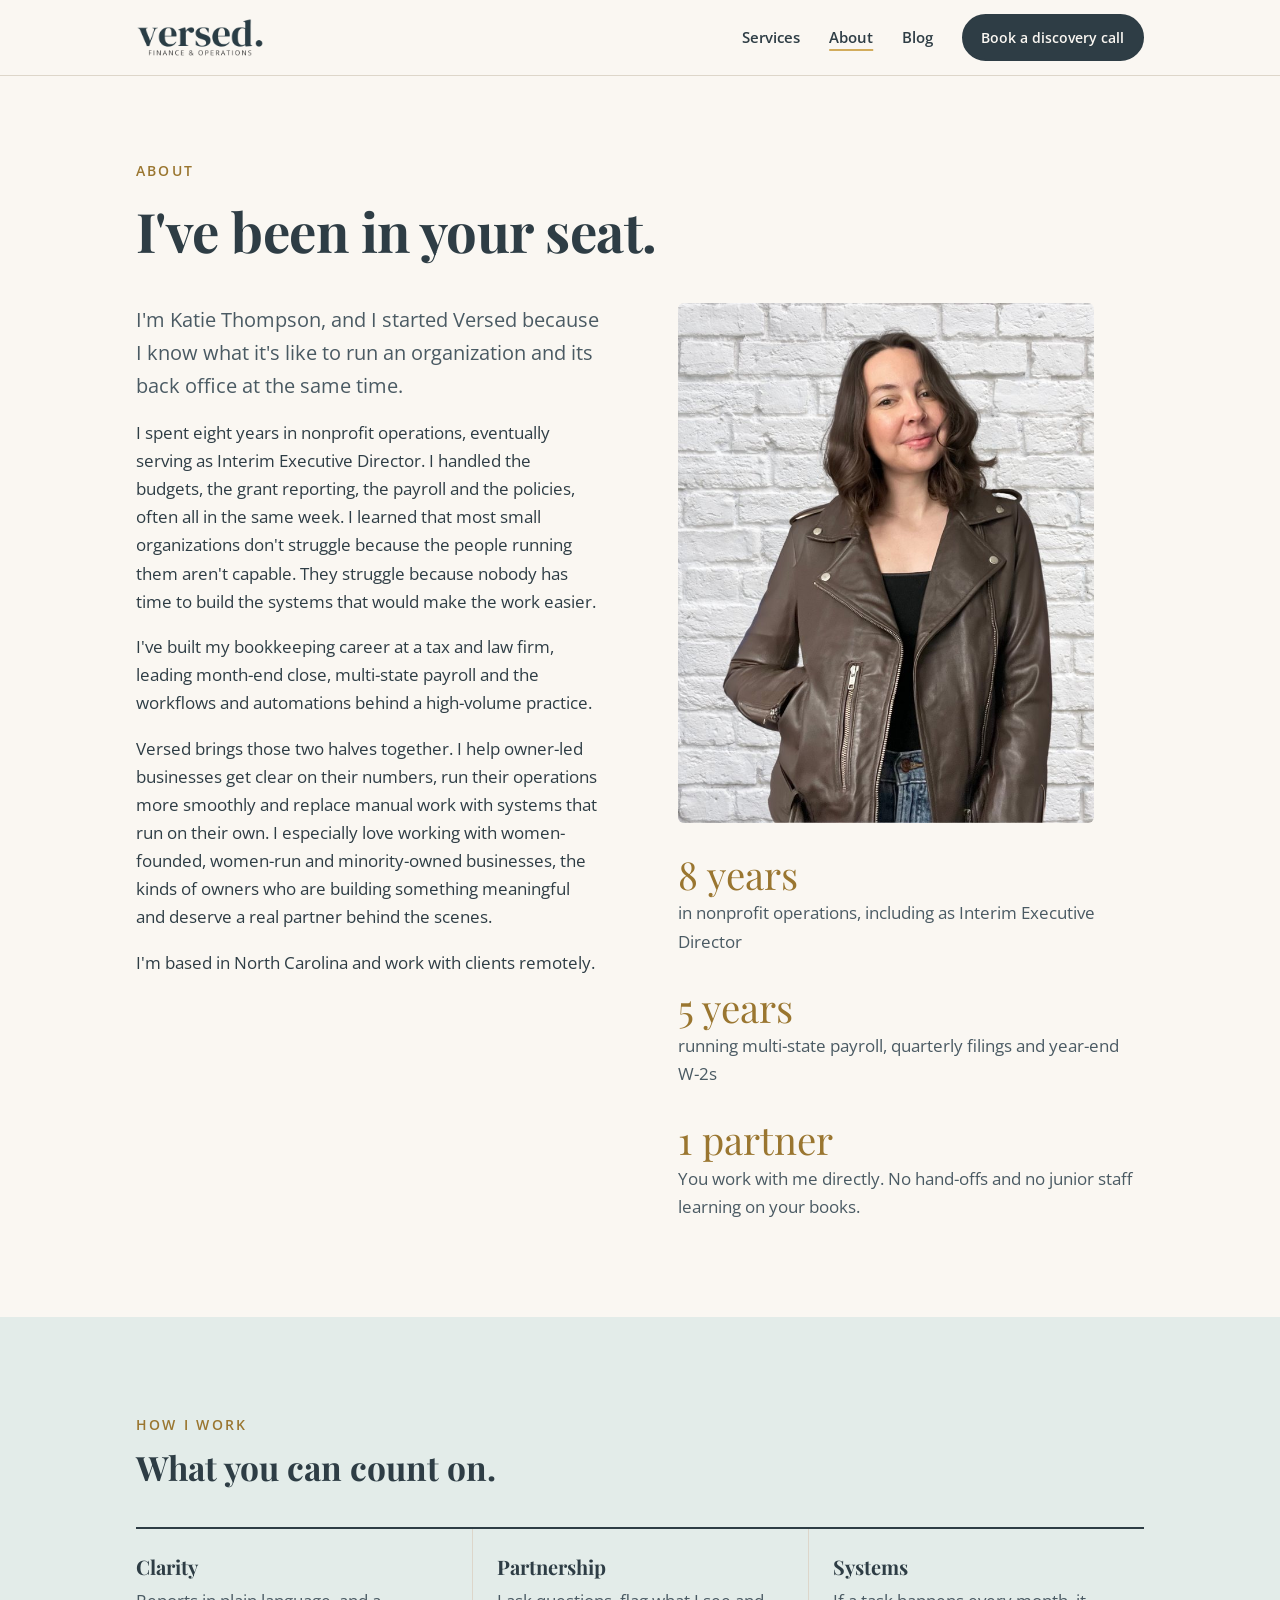
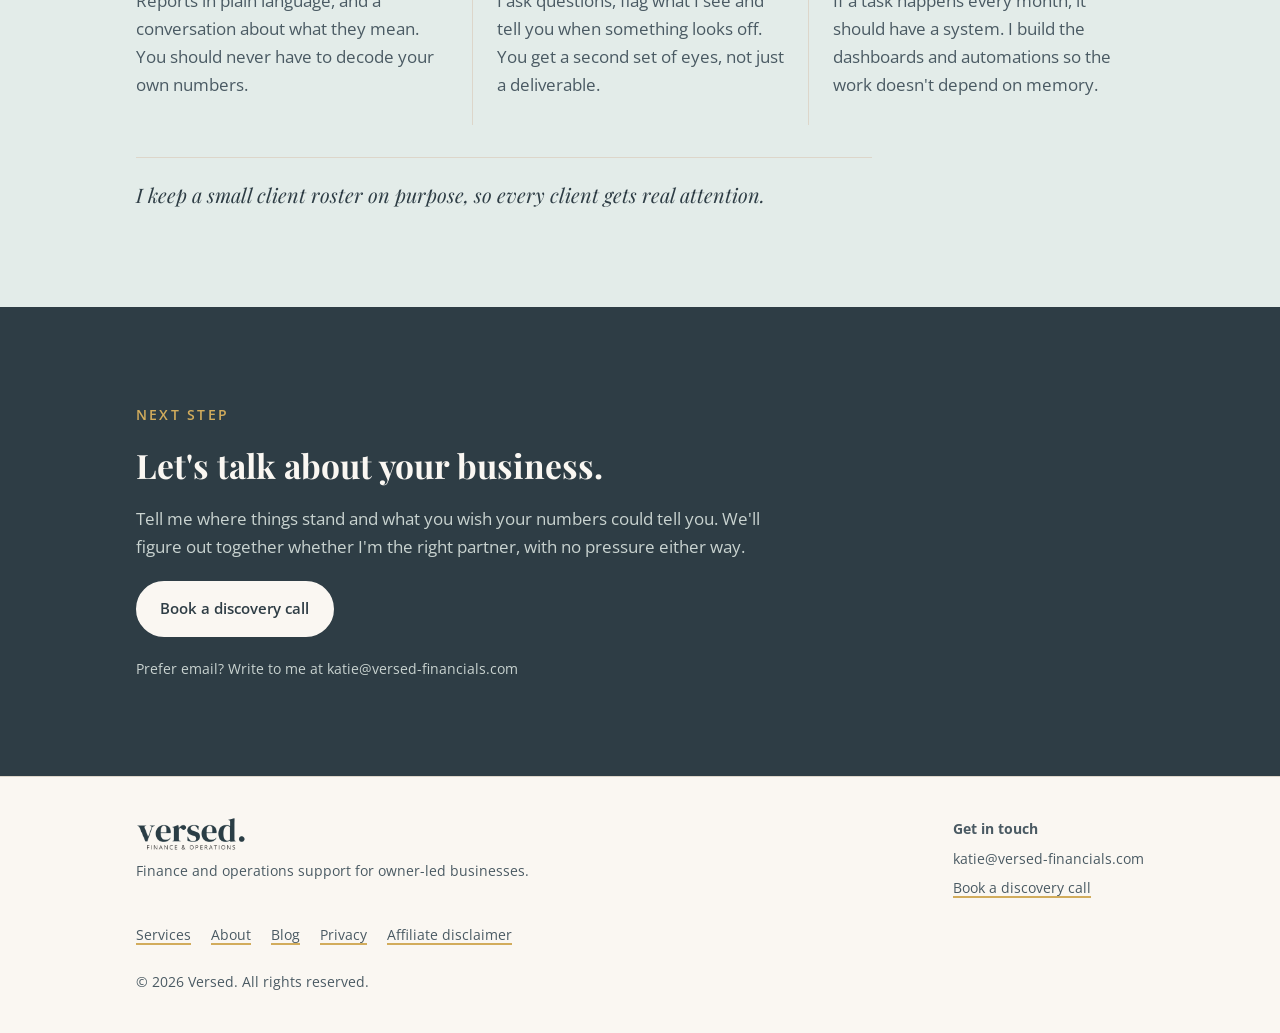
==== about.html @ f9570ede "Add files via upload" ====
<!doctype html>
<html lang="en">
<head>
<meta charset="utf-8">
<meta name="viewport" content="width=device-width, initial-scale=1, viewport-fit=cover">
<title>About Katie Thompson | Versed</title>
<meta name="description" content="Katie Thompson brings eight years of nonprofit operations and years of bookkeeping and payroll experience to owner-led businesses.">
<meta property="og:title" content="About Katie Thompson | Versed">
<meta property="og:description" content="Katie Thompson brings eight years of nonprofit operations and years of bookkeeping and payroll experience to owner-led businesses.">
<link rel="icon" type="image/png" href="assets/favicon.png">
<link rel="preconnect" href="https://fonts.googleapis.com"><link rel="preconnect" href="https://fonts.gstatic.com" crossorigin><link rel="stylesheet" href="https://fonts.googleapis.com/css2?family=Open+Sans:ital,wght@0,400;0,600;0,700;1,400&family=Playfair+Display:ital,wght@0,700;1,700&display=swap">
<link rel="stylesheet" href="styles.css">
</head>
<body>
<header class="site-header">
  <div class="wrap">
    <a class="logo" href="index.html" aria-label="Versed home"><img src="assets/versed-wordmark-slate.png" alt="versed. Finance &amp; Operations" width="340" height="106"></a>
    <nav class="nav" aria-label="Main">
      <a href="services.html">Services</a>
      <a href="about.html" aria-current="page">About</a>
      <a href="blog.html">Blog</a>
      <a class="btn" href="https://forms.fillout.com/t/7DyjLdXj1ous" target="_blank" rel="noopener">Book a discovery call</a>
    </nav>
  </div>
</header>
<main>
<section class="page-head">
  <div class="wrap">
    <span class="eyebrow">About</span>
    <h1>I've been in your seat.</h1>
  </div>
</section>

<section style="padding-top:0">
  <div class="wrap split">
    <div class="stack prose" style="gap:1.1rem">
      <p class="lede">I'm Katie Thompson, and I started Versed because I know what it's like to run an organization and its back office at the same time.</p>
      <p>I spent eight years in nonprofit operations, eventually serving as Interim Executive Director. I handled the budgets, the grant reporting, the payroll and the policies, often all in the same week. I learned that most small organizations don't struggle because the people running them aren't capable. They struggle because nobody has time to build the systems that would make the work easier.</p>
      <p>I've built my bookkeeping career at a tax and law firm, leading month-end close, multi-state payroll and the workflows and automations behind a high-volume practice.</p>
      <p>Versed brings those two halves together. I help owner-led businesses get clear on their numbers, run their operations more smoothly and replace manual work with systems that run on their own. I especially love working with women-founded, women-run and minority-owned businesses, the kinds of owners who are building something meaningful and deserve a real partner behind the scenes.</p>
      <p>I'm based in North Carolina and work with clients remotely.</p>
    </div>
    <div class="stack" style="gap:2rem">
    <img class="headshot" src="assets/katie-thompson.jpg" alt="Katie Thompson, founder of Versed" width="720" height="900">
    <div class="creds">
      <div><span class="num">8 years</span><span class="muted">in nonprofit operations, including as Interim Executive Director</span></div>
      <div><span class="num">5 years</span><span class="muted">running multi-state payroll, quarterly filings and year-end W-2s</span></div>
      <div><span class="num">1 partner</span><span class="muted">You work with me directly. No hand-offs and no junior staff learning on your books.</span></div>
    </div>
    </div>
  </div>
</section>

<section class="band-sage">
  <div class="wrap">
    <div class="section-head"><span class="eyebrow">How I work</span><h2>What you can count on.</h2></div>
    <div class="offer">
      <div><h3>Clarity</h3><p class="muted">Reports in plain language, and a conversation about what they mean. You should never have to decode your own numbers.</p></div>
      <div><h3>Partnership</h3><p class="muted">I ask questions, flag what I see and tell you when something looks off. You get a second set of eyes, not just a deliverable.</p></div>
      <div><h3>Systems</h3><p class="muted">If a task happens every month, it should have a system. I build the dashboards and automations so the work doesn't depend on memory.</p></div>
    </div>
    <p class="offer-note">I keep a small client roster on purpose, so every client gets real attention.</p>
  </div>
</section>
<section class="band-slate">
  <div class="wrap"><div class="closing">
    <span class="eyebrow" style="color:var(--gold)">Next step</span>
    <h2>Let's talk about your business.</h2>
    <p class="muted">Tell me where things stand and what you wish your numbers could tell you. We'll figure out together whether I'm the right partner, with no pressure either way.</p>
    <a class="btn btn--light" href="https://forms.fillout.com/t/7DyjLdXj1ous" target="_blank" rel="noopener">Book a discovery call</a>
    <p class="contact-line muted">Prefer email? Write to me at katie@versed-financials.com</p>
  </div></div>
</section>
</main>
<footer class="site-footer">
  <div class="wrap">
    <div>
      <img src="assets/versed-wordmark-slate.png" alt="versed. Finance &amp; Operations" width="340" height="106">
      <p>Finance and operations support for owner-led businesses.</p>
    </div>
    <div class="stack" style="gap:.4rem">
      <strong>Get in touch</strong>
      <span>katie@versed-financials.com</span>
      <a href="https://forms.fillout.com/t/7DyjLdXj1ous" target="_blank" rel="noopener">Book a discovery call</a>
    </div>
    <nav aria-label="Footer">
      <a href="services.html">Services</a>
      <a href="about.html">About</a>
      <a href="blog.html">Blog</a>
      <a href="privacy.html">Privacy</a>
      <a href="affiliate-disclaimer.html">Affiliate disclaimer</a>
    </nav>
  </div>
  <div class="wrap" style="margin-top:1.5rem"><span>© 2026 Versed. All rights reserved.</span></div>
</footer>
</body>
</html>
---- styles.css ----
/* Versed brand site.
   Layout: one calm reading column (max ~68rem) on cream, with sage bands
   marking "how the work runs" sections and a slate band for the close.
   Single light theme by design: the brand is cream-on-slate. */
:root {
  --cream: #FAF7F2;
  --slate: #2E3D45;
  --slate-soft: #4A5A63;
  --sage: #ABC2BC;
  --sage-wash: #E3ECE9;
  --gold: #D2AC5C;
  --gold-deep: #9A7630;
  --rule: #DDD6CA;
  --white: #FFFFFF;

  --font-display: "Playfair Display", Georgia, "Times New Roman", serif;
  --font-body: "Open Sans", "Segoe UI", Helvetica, Arial, sans-serif;

  --step--1: 0.875rem;
  --step-0: 1.0625rem;
  --step-1: 1.25rem;
  --step-2: 1.6rem;
  --step-3: 2.1rem;
  --step-4: clamp(2.3rem, 5vw, 3.4rem);

  --wrap: 68rem;
  --gutter: clamp(1rem, 4vw, 2.5rem);
  color-scheme: light;
}

* { box-sizing: border-box; }
html { -webkit-text-size-adjust: 100%; }
body {
  margin: 0;
  background: var(--cream);
  color: var(--slate);
  font-family: var(--font-body);
  font-size: var(--step-0);
  line-height: 1.65;
}
img { max-width: 100%; height: auto; display: block; }

h1, h2, h3, h4 {
  font-family: var(--font-display);
  font-weight: 700;
  line-height: 1.15;
  margin: 0;
  text-wrap: balance;
  color: var(--slate);
}
h1 { font-size: var(--step-4); letter-spacing: -0.01em; }
h2 { font-size: var(--step-3); }
h3 { font-size: var(--step-1); }
p { margin: 0; }

a { color: var(--slate); text-decoration-color: var(--gold); text-decoration-thickness: 2px; text-underline-offset: 3px; }
a:hover { text-decoration-color: var(--slate); }
:focus-visible { outline: 3px solid var(--gold); outline-offset: 3px; border-radius: 2px; }

.wrap { max-width: var(--wrap); margin-inline: auto; padding-inline: var(--gutter); }
.prose { max-width: 40rem; }
.stack { display: flex; flex-direction: column; gap: 1rem; }
.eyebrow {
  font-family: var(--font-body);
  font-size: var(--step--1);
  font-weight: 600;
  letter-spacing: 0.16em;
  text-transform: uppercase;
  color: var(--gold-deep);
}
.lede { font-size: var(--step-1); color: var(--slate-soft); }
.muted { color: var(--slate-soft); }

/* Buttons */
.btn {
  display: inline-flex; align-items: center; justify-content: center;
  gap: 0.5rem;
  padding: 0.85rem 1.4rem;
  border-radius: 999px;
  background: var(--slate);
  color: var(--cream);
  font-weight: 600;
  font-size: 0.95rem;
  text-decoration: none;
  border: 2px solid var(--slate);
  transition: background .2s, color .2s, border-color .2s;
}
.btn:hover { background: var(--gold); border-color: var(--gold); color: var(--slate); }
.btn--ghost { background: transparent; color: var(--slate); }
.btn--ghost:hover { background: var(--slate); color: var(--cream); border-color: var(--slate); }
.btn--light { background: var(--cream); color: var(--slate); border-color: var(--cream); }

/* Header */
.site-header {
  position: sticky; top: env(safe-area-inset-top, 0px); z-index: 10;
  background: color-mix(in srgb, var(--cream) 94%, transparent);
  backdrop-filter: blur(6px);
  border-bottom: 1px solid var(--rule);
}
.site-header .wrap { display: flex; align-items: center; justify-content: space-between; gap: 1rem; padding-block: 0.9rem; flex-wrap: wrap; }
.logo img { width: 128px; }
.nav { display: flex; align-items: center; gap: clamp(0.9rem, 2.5vw, 1.8rem); flex-wrap: wrap; }
.nav a:not(.btn) { text-decoration: none; font-weight: 600; font-size: 0.95rem; }
.nav a[aria-current="page"]:not(.btn) { text-decoration: underline; text-decoration-color: var(--gold); text-decoration-thickness: 2px; text-underline-offset: 6px; }
.nav .btn { padding: 0.6rem 1.1rem; font-size: 0.875rem; }
@media (max-width: 560px) {
  .nav .btn { display: none; }
  .logo img { width: 108px; }
}

/* Sections */
section { padding-block: clamp(3.5rem, 8vw, 6rem); }
.band-sage { background: var(--sage-wash); }
.band-slate { background: var(--slate); color: var(--cream); }
.band-slate h2, .band-slate h3, .band-slate a:not(.btn) { color: var(--cream); }
.band-slate .muted { color: #C9D3D0; }
.section-head { display: flex; flex-direction: column; gap: 0.75rem; margin-bottom: 2.5rem; max-width: 42rem; }

/* Hero */
.hero { padding-block: clamp(3.5rem, 9vw, 7rem) clamp(3rem, 7vw, 5rem); }
.hero-grid { display: grid; grid-template-columns: minmax(0, 1.35fr) minmax(0, 1fr); gap: clamp(2rem, 5vw, 4rem); align-items: end; }
.hero h1 em { font-style: italic; color: var(--gold-deep); }
.hero-actions { display: flex; gap: 0.75rem; flex-wrap: wrap; margin-top: 0.5rem; }
@media (max-width: 820px) { .hero-grid { grid-template-columns: 1fr; } }

/* Ledger card: the month-end close, as a client sees it */
.ledger {
  background: var(--white);
  border: 1px solid var(--rule);
  border-radius: 6px;
  padding: 1.4rem 1.5rem 1.2rem;
  font-size: 0.92rem;
  box-shadow: 0 18px 40px -28px rgba(46, 61, 69, 0.45);
}
.ledger-head { display: flex; justify-content: space-between; align-items: baseline; gap: 1rem; border-bottom: 2px solid var(--slate); padding-bottom: 0.6rem; margin-bottom: 0.4rem; }
.ledger-head strong { font-family: var(--font-display); font-size: 1.15rem; }
.ledger-head span { font-size: var(--step--1); color: var(--slate-soft); }
.ledger ul { list-style: none; margin: 0; padding: 0; }
.ledger li { display: flex; justify-content: space-between; gap: 1rem; padding-block: 0.55rem; border-bottom: 1px dashed var(--rule); }
.ledger li:last-child { border-bottom: 0; }
.tick { font-weight: 700; font-size: 0.8rem; letter-spacing: 0.08em; text-transform: uppercase; color: #3F6B5F; white-space: nowrap; }
.tick--flag { color: var(--gold-deep); }
.ledger-foot { margin-top: 0.6rem; font-size: var(--step--1); color: var(--slate-soft); }

/* Problem */
.split { display: grid; grid-template-columns: minmax(0, 1fr) minmax(0, 1fr); gap: clamp(2rem, 6vw, 5rem); align-items: start; }
@media (max-width: 760px) { .split { grid-template-columns: 1fr; } }
.symptoms { list-style: none; margin: 0; padding: 0; display: flex; flex-direction: column; }
.symptoms li { padding-block: 1.1rem; border-top: 1px solid var(--rule); display: flex; flex-direction: column; gap: 0.25rem; }
.symptoms li:last-child { border-bottom: 1px solid var(--rule); }
.symptoms h3 { font-size: 1.15rem; }

/* Offer: three lines of one ledger */
.offer { display: grid; grid-template-columns: repeat(3, minmax(0, 1fr)); border-top: 2px solid var(--slate); }
.offer > div { padding: 1.6rem 1.5rem 1.6rem 0; display: flex; flex-direction: column; gap: 0.6rem; }
.offer > div + div { padding-left: 1.5rem; border-left: 1px solid var(--rule); }
.offer .tag { font-size: var(--step--1); font-weight: 600; letter-spacing: 0.12em; text-transform: uppercase; color: var(--gold-deep); }
.offer-note { margin-top: 2rem; padding-top: 1.25rem; border-top: 1px solid var(--rule); font-family: var(--font-display); font-size: var(--step-1); font-style: italic; max-width: 46rem; }
@media (max-width: 760px) {
  .offer { grid-template-columns: 1fr; }
  .offer > div, .offer > div + div { padding: 1.4rem 0; border-left: 0; }
  .offer > div + div { border-top: 1px solid var(--rule); }
}

/* Audit callout */
.callout { display: grid; grid-template-columns: minmax(0, 1.2fr) minmax(0, 1fr); gap: clamp(1.5rem, 5vw, 4rem); align-items: center; }
.callout-list { list-style: none; margin: 0; padding: 0; display: flex; flex-direction: column; gap: 0.75rem; }
.callout-list li { display: grid; grid-template-columns: 1.6rem minmax(0, 1fr); gap: 0.5rem; }
.callout-list li::before { content: "✓"; color: #3F6B5F; font-weight: 700; }
@media (max-width: 760px) { .callout { grid-template-columns: 1fr; } }

/* Steps: a real sequence, so numbered */
.steps { list-style: none; margin: 0; padding: 0; display: grid; grid-template-columns: repeat(4, minmax(0, 1fr)); gap: 1.5rem; counter-reset: step; }
.steps > li { counter-increment: step; display: flex; flex-direction: column; gap: 0.5rem; padding-top: 1rem; border-top: 2px solid var(--slate); }
.steps > li::before { content: "Step " counter(step); font-size: var(--step--1); font-weight: 600; letter-spacing: 0.12em; text-transform: uppercase; color: var(--gold-deep); }
@media (max-width: 900px) { .steps { grid-template-columns: repeat(2, minmax(0, 1fr)); } }
@media (max-width: 520px) { .steps { grid-template-columns: 1fr; } }

/* Fit check */
.fit { display: grid; grid-template-columns: minmax(0, 1fr) minmax(0, 1fr); gap: 1.5rem; }
.fit-col { background: var(--white); border: 1px solid var(--rule); border-radius: 6px; padding: 1.5rem; display: flex; flex-direction: column; gap: 0.9rem; }
.fit-col ul { margin: 0; padding-left: 1.2rem; display: flex; flex-direction: column; gap: 0.5rem; }
@media (max-width: 760px) { .fit { grid-template-columns: 1fr; } }

/* Credentials */
.creds { display: grid; grid-template-columns: repeat(auto-fit, minmax(min(15rem, 100%), 1fr)); gap: 2rem 2.5rem; }
.creds > div { display: flex; flex-direction: column; gap: 0.4rem; }
.creds .num { font-family: var(--font-display); font-size: 2.4rem; line-height: 1; color: var(--gold-deep); }

/* Blog */
.post-card { display: flex; flex-direction: column; gap: 0.6rem; padding-block: 1.5rem; border-top: 1px solid var(--rule); max-width: 46rem; }
.post-card h3 a { text-decoration: none; }
.post-card h3 a:hover { text-decoration: underline; text-decoration-color: var(--gold); }
.meta { font-size: var(--step--1); color: var(--slate-soft); }

article.post { max-width: 42rem; }
article.post h2 { font-size: var(--step-2); margin-top: 2.5rem; margin-bottom: 0.75rem; }
article.post h3 { margin-top: 1.75rem; margin-bottom: 0.5rem; }
article.post p { margin-bottom: 1rem; }
article.post ul, article.post ol { margin: 0 0 1.25rem; padding-left: 1.3rem; display: flex; flex-direction: column; gap: 0.35rem; }
.post-cta { margin-top: 3rem; padding: 1.75rem; background: var(--sage-wash); border-radius: 6px; display: flex; flex-direction: column; gap: 0.9rem; align-items: flex-start; }

/* FAQ */
.faq { max-width: 46rem; display: flex; flex-direction: column; }
.faq details { border-top: 1px solid var(--rule); padding-block: 1rem; }
.faq details:last-child { border-bottom: 1px solid var(--rule); }
.faq summary { cursor: pointer; font-weight: 600; list-style: none; display: flex; justify-content: space-between; gap: 1rem; }
.faq summary::-webkit-details-marker { display: none; }
.faq summary::after { content: "+"; font-family: var(--font-display); font-size: 1.4rem; line-height: 1; color: var(--gold-deep); }
.faq details[open] summary::after { content: "–"; }
.faq details p { margin-top: 0.6rem; color: var(--slate-soft); }

/* Closing CTA */
.closing { display: flex; flex-direction: column; gap: 1.25rem; align-items: flex-start; max-width: 40rem; }
.contact-line { font-size: var(--step--1); }

/* Footer */
.site-footer { border-top: 1px solid var(--rule); padding-block: 2.5rem; font-size: var(--step--1); color: var(--slate-soft); }
.site-footer .wrap { display: flex; flex-wrap: wrap; gap: 1.5rem 3rem; justify-content: space-between; align-items: flex-start; }
.site-footer img { width: 110px; margin-bottom: 0.5rem; }
.site-footer nav { display: flex; flex-wrap: wrap; gap: 0.5rem 1.25rem; }
.site-footer a { color: var(--slate-soft); }

/* Simple pages */
.page-head { padding-block: clamp(3rem, 8vw, 5rem) clamp(1.5rem, 4vw, 2.5rem); }
.page-head .wrap > * + * { margin-top: 1rem; }
.legal { max-width: 42rem; }
.legal h2 { font-size: var(--step-1); margin-top: 2rem; margin-bottom: 0.5rem; }
.legal p, .legal ul { margin-bottom: 0.9rem; }

@media (prefers-reduced-motion: reduce) { * { transition: none !important; } }

/* Headshot */
.headshot { width: 100%; max-width: 26rem; aspect-ratio: 4 / 5; object-fit: cover; border-radius: 6px; }

/* Partnership phases */
.steps--named > li::before { content: none; }
.steps--named .tag { font-size: var(--step--1); font-weight: 600; letter-spacing: 0.12em; text-transform: uppercase; color: var(--gold-deep); }
.plain-list { margin: 0.25rem 0 0; padding-left: 1.1rem; display: flex; flex-direction: column; gap: 0.35rem; font-size: 0.95rem; }
.deliverables { list-style: none; margin: 0; padding: 0; display: grid; grid-template-columns: repeat(auto-fit, minmax(min(18rem, 100%), 1fr)); gap: 0 2.5rem; max-width: 60rem; }
.deliverables li { padding-block: 0.9rem; border-top: 1px solid var(--rule); display: grid; grid-template-columns: 1.6rem minmax(0, 1fr); gap: 0.5rem; }
.deliverables li::before { content: "✓"; color: #3F6B5F; font-weight: 700; }
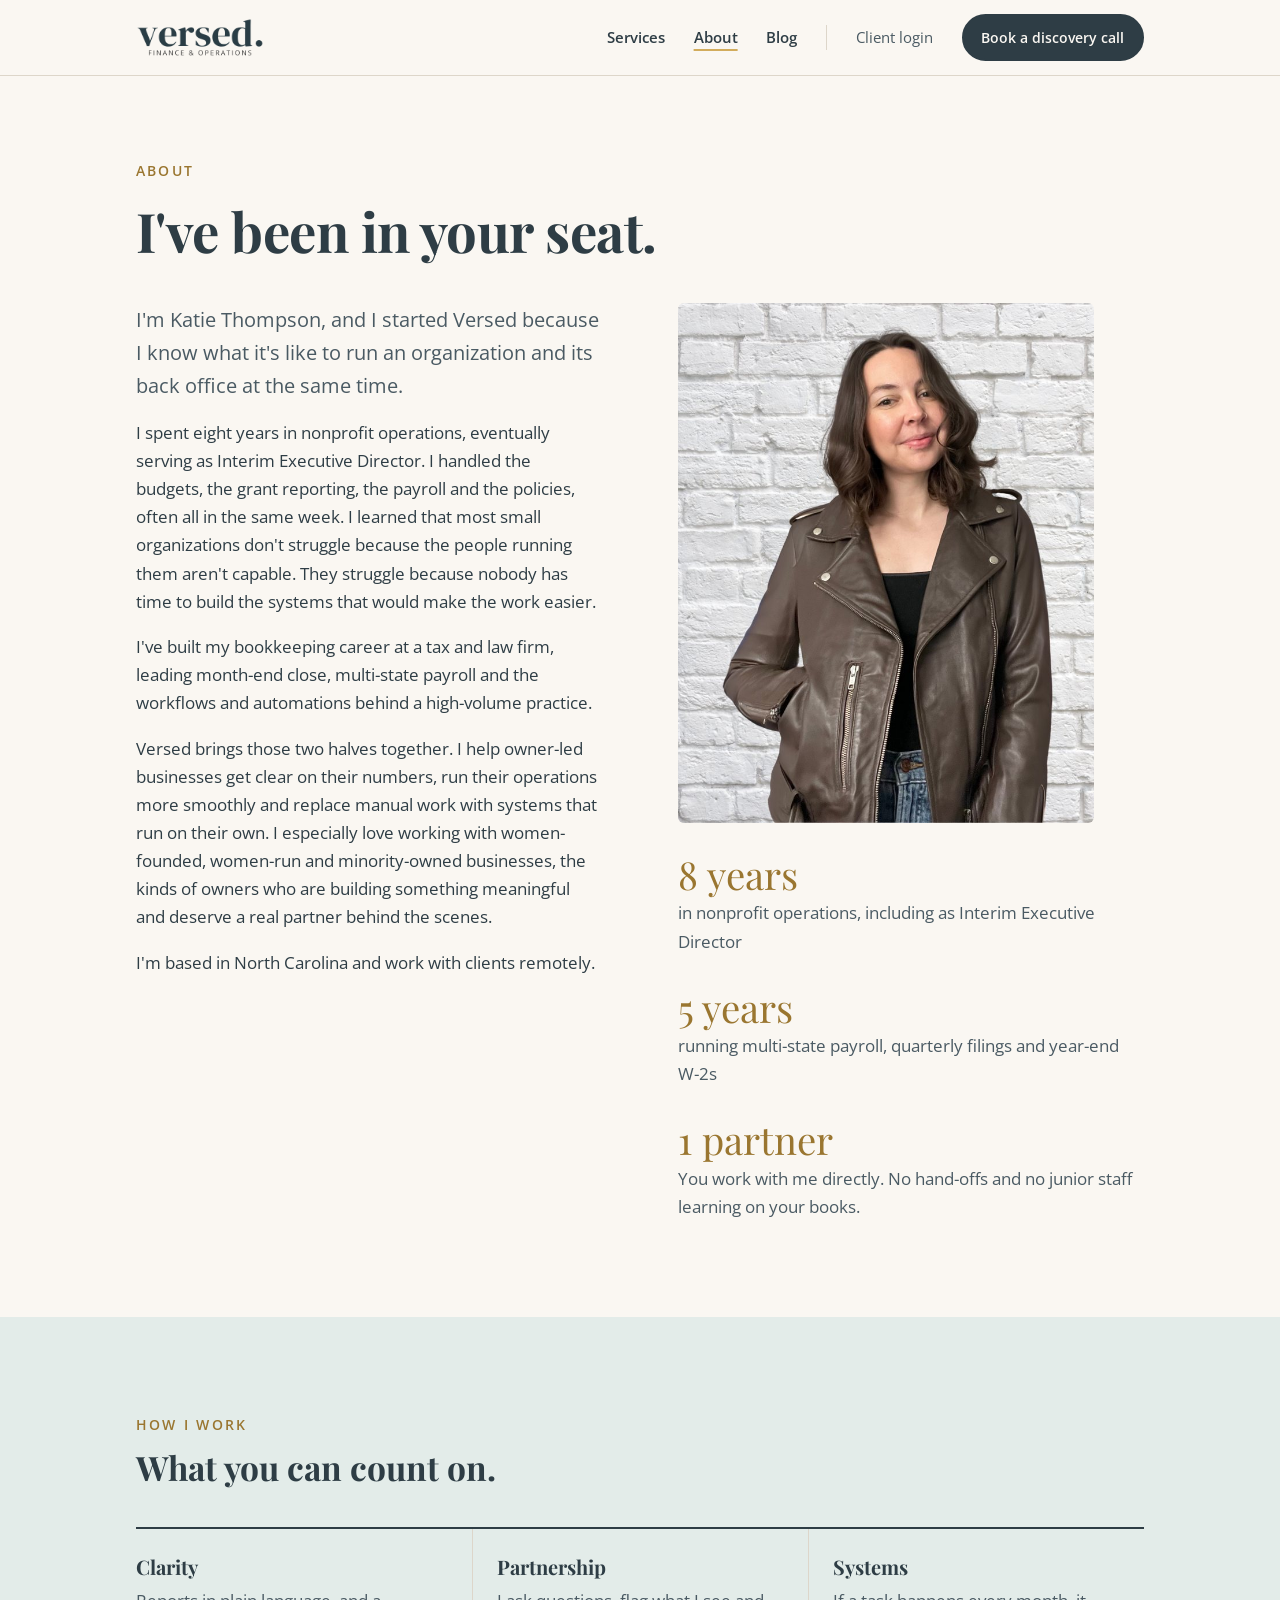
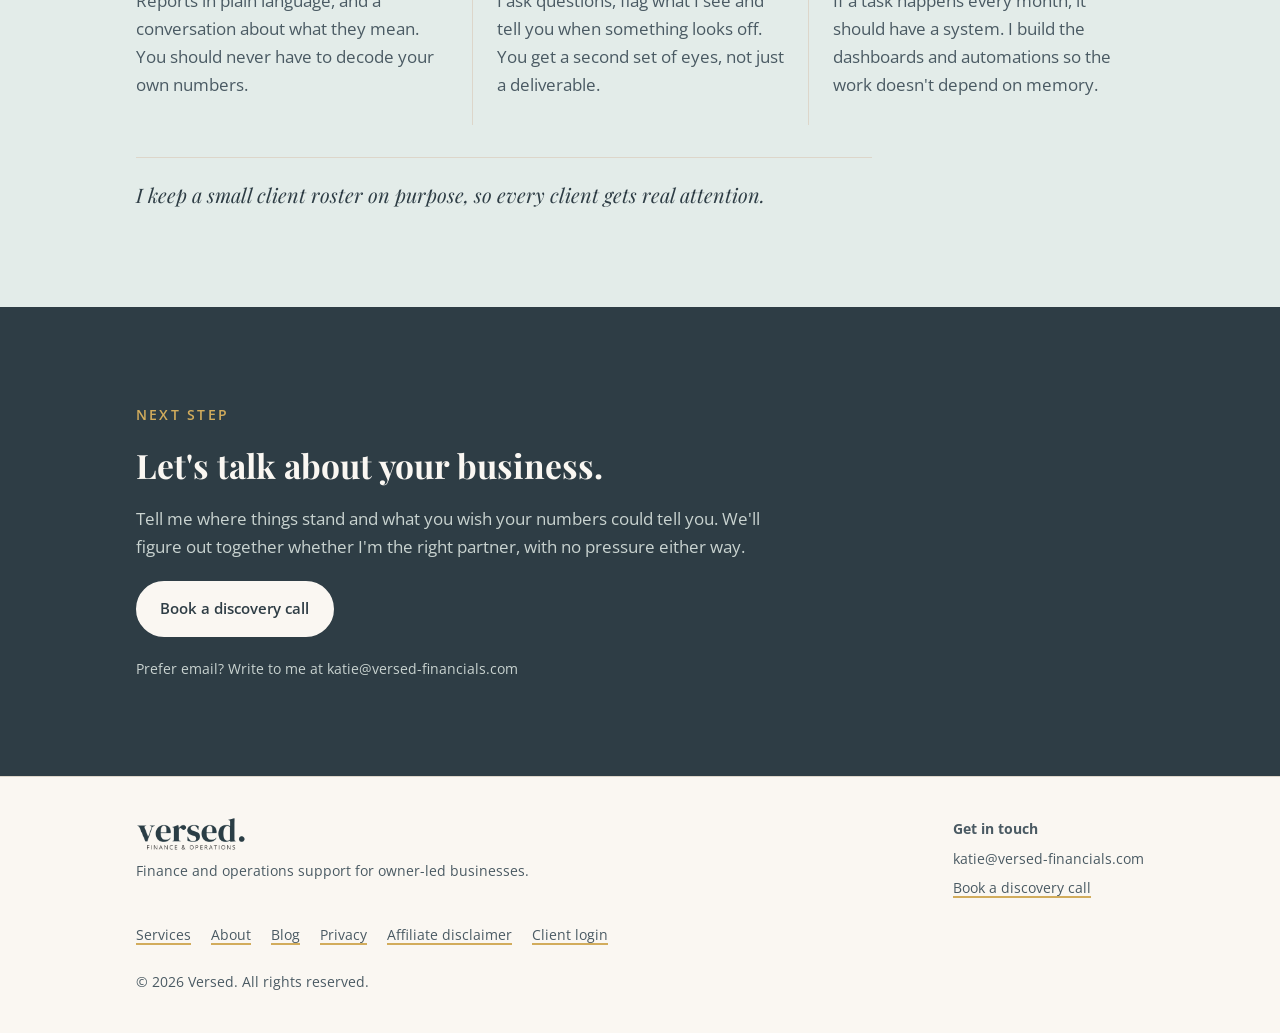
==== commit c90774ba: "Add files via upload" ====
--- a/about.html
+++ b/about.html
@@ -19,6 +19,7 @@
       <a href="services.html">Services</a>
       <a href="about.html" aria-current="page">About</a>
       <a href="blog.html">Blog</a>
+      <a class="nav-login" href="https://clients.versed-financials.com" target="_blank" rel="noopener">Client login</a>
       <a class="btn" href="https://forms.fillout.com/t/7DyjLdXj1ous" target="_blank" rel="noopener">Book a discovery call</a>
     </nav>
   </div>
@@ -89,6 +90,7 @@
       <a href="blog.html">Blog</a>
       <a href="privacy.html">Privacy</a>
       <a href="affiliate-disclaimer.html">Affiliate disclaimer</a>
+      <a href="https://clients.versed-financials.com" target="_blank" rel="noopener">Client login</a>
     </nav>
   </div>
   <div class="wrap" style="margin-top:1.5rem"><span>© 2026 Versed. All rights reserved.</span></div>
--- a/styles.css
+++ b/styles.css
@@ -240,3 +240,7 @@
 .deliverables { list-style: none; margin: 0; padding: 0; display: grid; grid-template-columns: repeat(auto-fit, minmax(min(18rem, 100%), 1fr)); gap: 0 2.5rem; max-width: 60rem; }
 .deliverables li { padding-block: 0.9rem; border-top: 1px solid var(--rule); display: grid; grid-template-columns: 1.6rem minmax(0, 1fr); gap: 0.5rem; }
 .deliverables li::before { content: "✓"; color: #3F6B5F; font-weight: 700; }
+
+/* Client login: present but quiet, so the discovery-call button stays the main action */
+.nav a.nav-login { font-weight: 400; color: var(--slate-soft); padding-left: clamp(0.9rem, 2.5vw, 1.8rem); border-left: 1px solid var(--rule); }
+.nav a.nav-login:hover { color: var(--slate); text-decoration: underline; text-decoration-color: var(--gold); }
